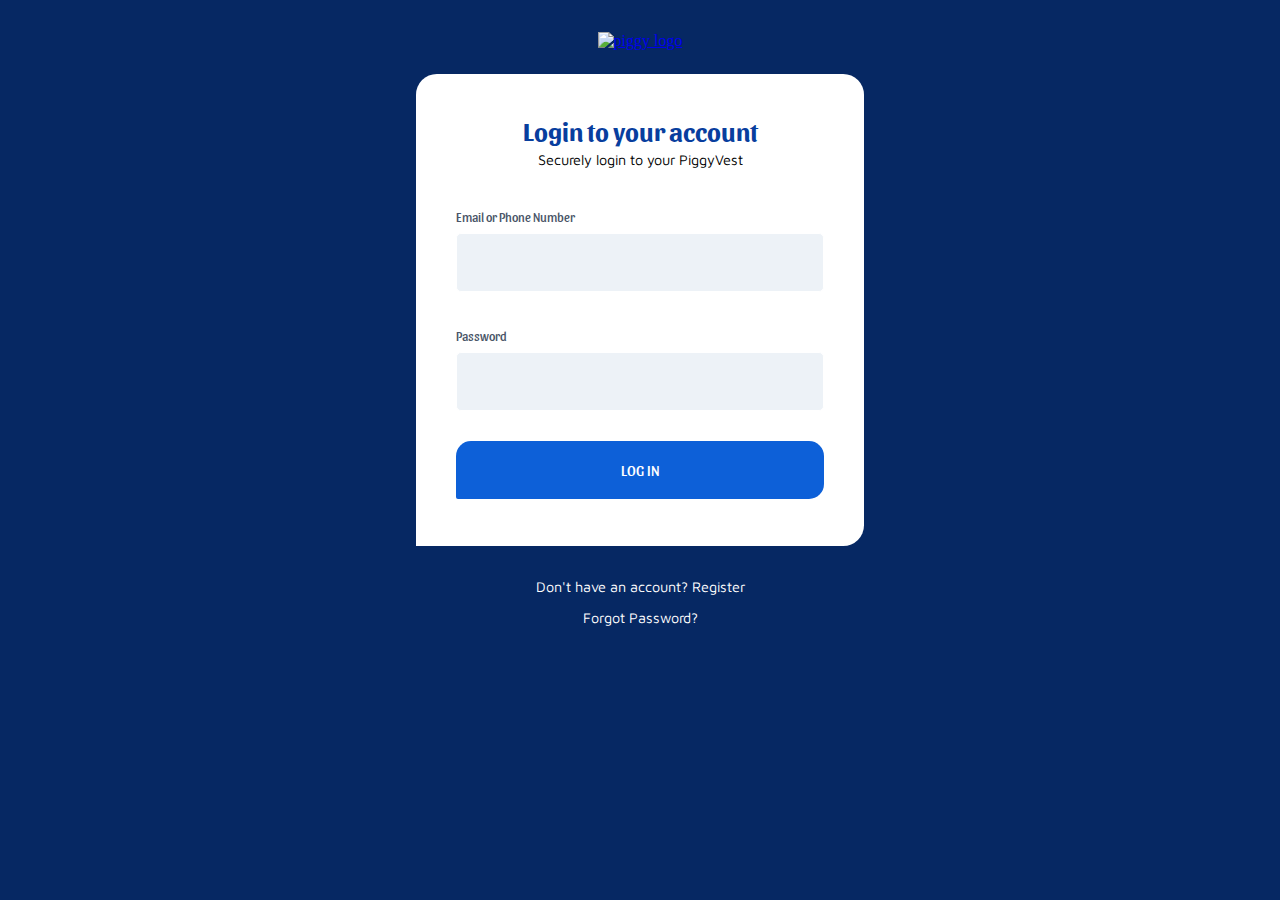
==== index.html @ f5eb9442 "files added" ====
<!DOCTYPE html>
<html>

<head>
    <meta name="viewport" content="width=device-width, initial-scale=1">
    <title>PiggyVest | Dashboard</title>
    <link href="https://fonts.googleapis.com/css2?family=Maven+Pro&family=Sansita:wght@800&display=swap" rel="stylesheet">
    <link rel="stylesheet" type="text/css" href="style.css">
</head>

<body>

    <div class="container-main">

        <div class="container-main__title">

            <a href="#">
                <img src="img/piggy.png" alt="piggy logo">
            </a>

        </div>

        <div class="container-main__form-section">

            <div class="container-main__form-section--title">
                <h2>Login to your account</h2>
                <p>Securely login to your PiggyVest</p>
            </div>
            
            <form class="container-main__form">

                <label id="email_phone-label" for="email_phone">Email or Phone Number</label>
                <input id="email_phone" type="text" name="email_phone" required>

                <label id="password-label" for="password">Password</label>
                <input id="password" type="password" name="password" required>
                
                <button id="submit">LOG IN</button>

            </form>	
           
        </div>

       

    </div>

    <div class="login--contents">
        
        <p><a class="register" href="https://dashboard.piggyvest.com/register">Don't have an account? Register</a></p> 

        <p><a class="password" href="https://dashboard.piggyvest.com/forgot-password">Forgot Password?</a></p>

    </div>

</body>
</html>
---- style.css ----
*,
*::after,
*::before {
    box-sizing: border-box;
}

:root {

    --ff-primary: 'Sansita', sans-serif;
    --ff-secondary: 'Maven Pro', sans-serif;

    --fs-h2: 1.6em;
    --fs-p: .9em;
    
    --clr-dark: #062863;
    --clr-light: #fff;
    --clr-accent: #EDF2F7;
    --clr-extra: #083E9E;
}


body {
    background-color: var(--clr-dark);
}

.container-main {
    margin: 2em auto;
    max-width: 100%;
}

.container-main__title {
   text-align: center;
   max-width: 100%;
}

.container-main__form-section {
    max-width: 28em;
    height: 29.5em;
    background-color: var(--clr-light);
    border-top-right-radius: 1.3em;
    border-top-left-radius: 1.3em;
    border-bottom-right-radius: 1.3em; 
    margin: 1.5em auto;
    padding: 20px 40px 5px 40px;
}

.container-main__form-section--title {
    text-align: center;
    margin-bottom: 40px;
}

.login--contents {
    text-align: center;
    color: var(--clr-light);
    margin-bottom: 20px;
}

input {
    border-radius: 5px;
    border: 1px solid #BDC7D8;
    font-size: 15px; 
    padding: 20px; 
    width: 100%;
    display: inline-block;
    background-color: var(--clr-accent);
    border: 1px solid var(--clr-light);
    margin-top: 7px;
}  

input[type=text] {
    margin-bottom: 35px;
}

h2 {
    margin-bottom: -10px;
    font-family: var(--ff-primary);
    color: var(--clr-extra);
    font-size: var(--fs-h2);
}

p {
    font-family: var(--ff-secondary);
    font-size: var(--fs-p);
}

button {
    width: 100%;
    background-color: #0D60D8;
    color: var(--clr-light);
    padding: 20px 20px;
    margin-top: 30px;
    border: none;
    border-radius: 2px;
    cursor: pointer;
    font-size: 15px;
    border-top-right-radius: 1em;
    border-top-left-radius: 1em;
    border-bottom-right-radius: 1em; 
    font-family: var(--ff-primary);
}

button:hover {
    background-color: var(--clr-dark);
}

label {
    font-family: var(--ff-primary);
    font-size: .8em;
    color: #4A5568;
}

.register, .password {
   text-decoration: none;
    font-family: var(--ff-secondary);
    font-size: var(--fs-p);
    color: var(--clr-light);
    font-size: 1em;
}

.register {
    padding-bottom: 60px;
}

.password {
 
     padding-bottom: 60px;
}
.register:hover {
    color: #A2A597;
}

.password:hover {
    color: #A2A597;
}
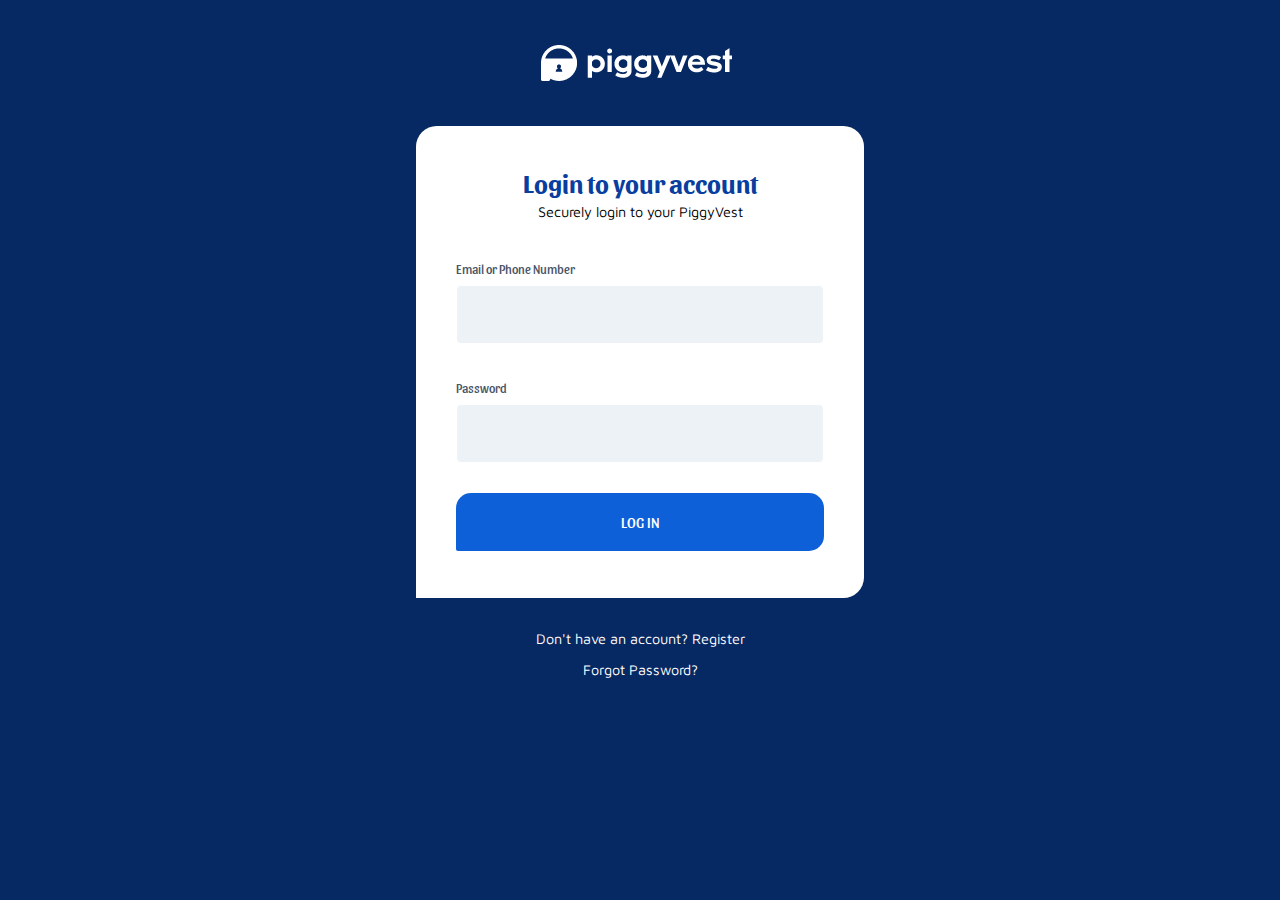
==== commit dbeb9e25: "file edited" ====
--- a/index.html
+++ b/index.html
@@ -15,7 +15,7 @@
         <div class="container-main__title">
 
             <a href="#">
-                <img src="img/piggy.png" alt="piggy logo">
+                <img src="img/piggy.PNG" alt="piggy logo">
             </a>
 
         </div>
